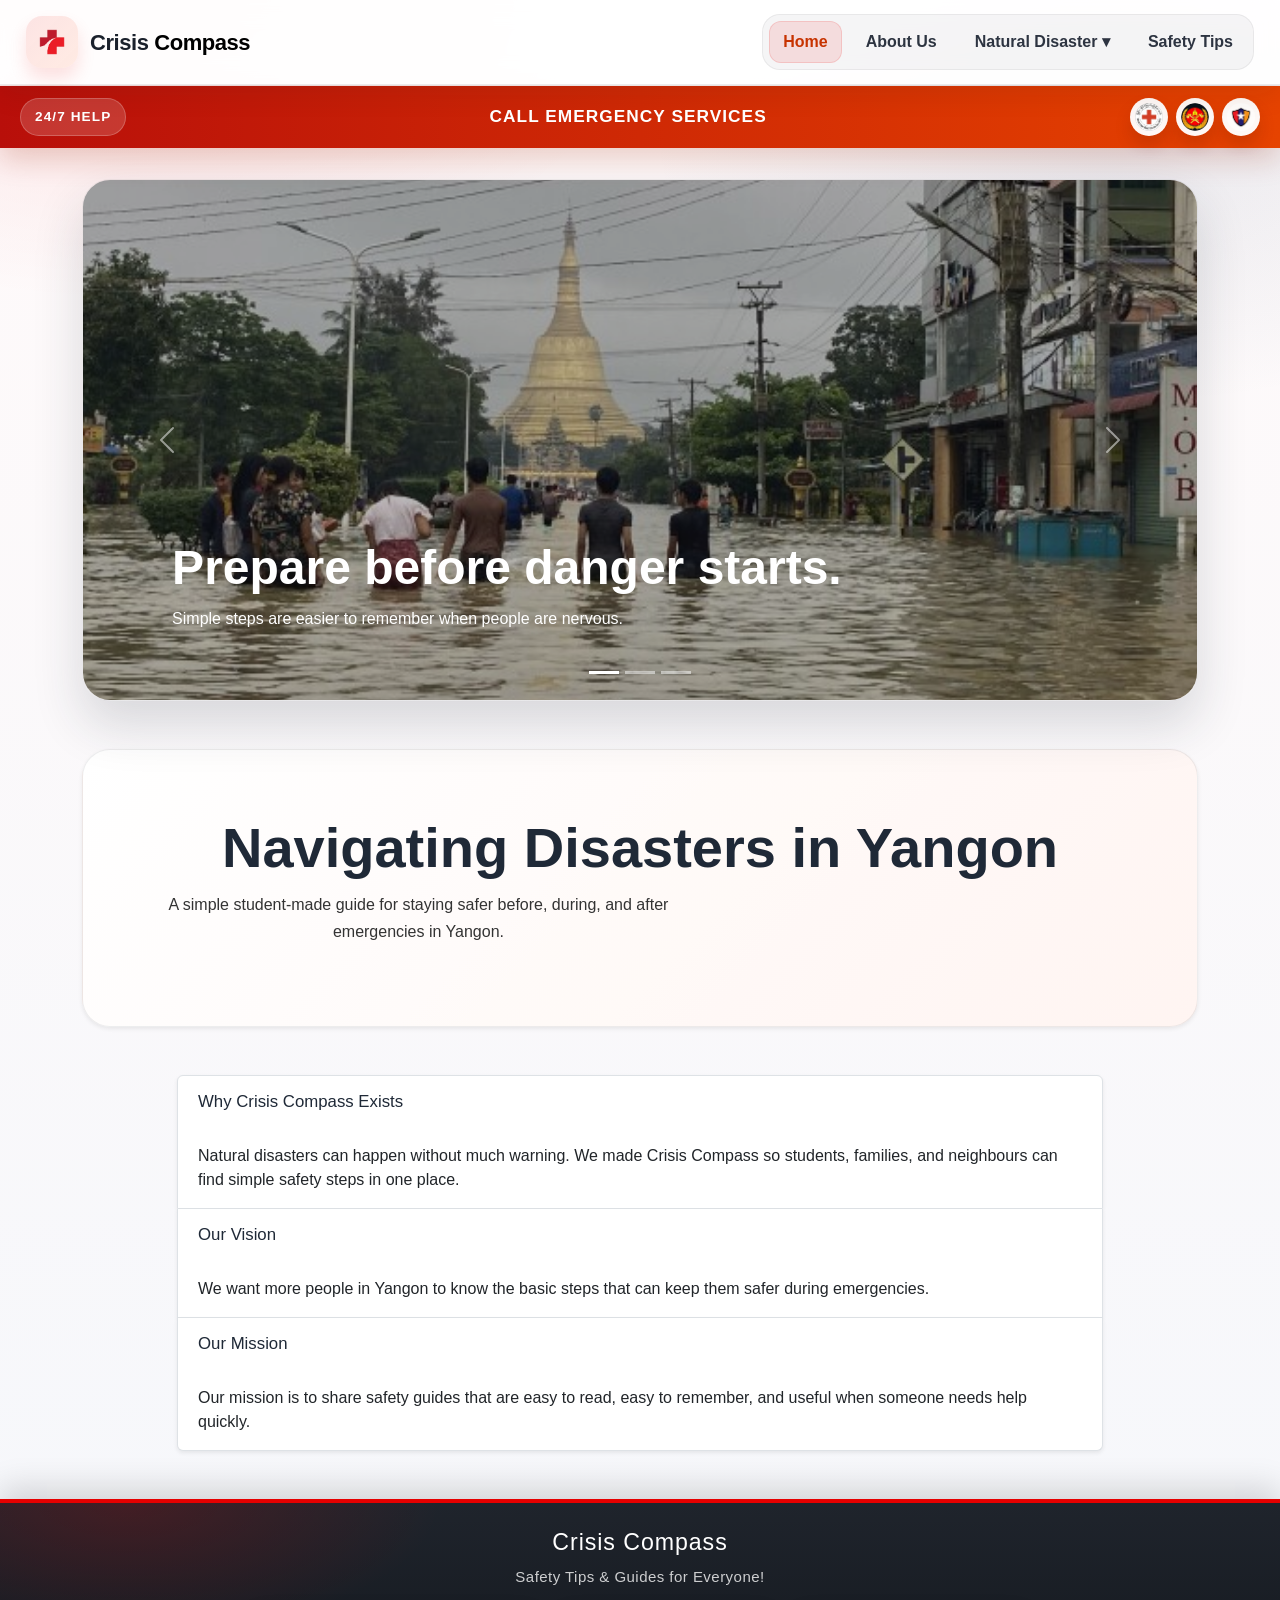
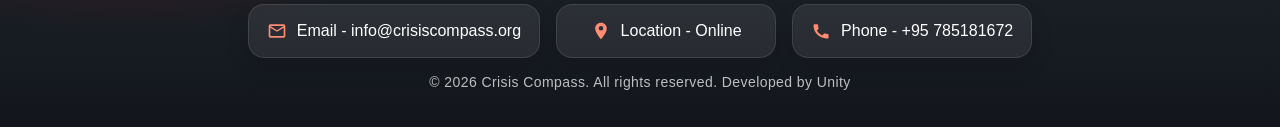
==== index.html @ 0e5c3dd0 "v1.0" ====
<!DOCTYPE html>
<html lang="en">
<head>
    <meta charset="UTF-8">
    <meta name="viewport" content="width=device-width, initial-scale=1.0">
    <title>Crisis Compass</title>
    <link rel="icon" type="image/png" href="media/Logo.png">
    <link rel="stylesheet" href="https://cdn.jsdelivr.net/npm/bootstrap@5.3.3/dist/css/bootstrap.min.css">
    <link rel="stylesheet" href="pages/shared.css">
</head>
<body class="home-page">
    <nav class="navbar">
        <div class="logo">
            <img class="logo-image" src="media/Logo.png" alt="Crisis Compass Logo">
            <span class="brand">Crisis <b>Compass</b></span>
        </div>

        <input type="checkbox" id="nav-toggle" class="nav-toggle">
        <label for="nav-toggle" class="nav-toggle-label" aria-label="Toggle navigation">
            <span></span>
            <span></span>
            <span></span>
        </label>

        <ul class="nav-links">
            <li><a class="active" href="index.html">Home</a></li>
            <li><a href="pages/aboutus.html">About Us</a></li>
            <li class="dropdown">
                <a href="#">Natural Disaster &#9662;</a>
                <ul class="dropdown-menu">
                    <li><a href="pages/Earthquake.html">Earthquake</a></li>
                    <li><a href="pages/Flood.html">Flood</a></li>
                    <li><a href="pages/Tornado.html">Tornado</a></li>
                    <li><a href="pages/Tsunami.html">Tsunami</a></li>
                    <li><a href="pages/fire-safety.html">Fire Safety</a></li>
                </ul>
            </li>
            <li><a href="pages/Safety_tips.html">Safety Tips</a></li>
        </ul>
    </nav>

    <a href="pages/emergency.html" class="emergency-bar">
        <span class="em-badge">24/7 Help</span>
        <span class="em-text">Call Emergency Services</span>
        <span class="em-logos">
            <img src="media/medicial.png" alt="Medical Support">
            <img src="media/fire.png" alt="Fire Force">
            <img src="media/police.png" alt="Police">
        </span>
    </a>

    <main class="home-main">
        <div class="container">
            <div id="homeSafetySlides" class="carousel slide home-carousel mb-5" data-bs-ride="carousel">
                <div class="carousel-indicators">
                    <button type="button" data-bs-target="#homeSafetySlides" data-bs-slide-to="0" class="active" aria-current="true" aria-label="Slide 1"></button>
                    <button type="button" data-bs-target="#homeSafetySlides" data-bs-slide-to="1" aria-label="Slide 2"></button>
                    <button type="button" data-bs-target="#homeSafetySlides" data-bs-slide-to="2" aria-label="Slide 3"></button>
                </div>
                <div class="carousel-inner">
                    <div class="carousel-item active">
                        <img src="media/flood.jpg" class="d-block w-100" alt="Fire safety preparation">
                        <div class="carousel-caption">
                            <h2>Prepare before danger starts.</h2>
                            <p>Simple steps are easier to remember when people are nervous.</p>
                        </div>
                    </div>
                    <div class="carousel-item">
                        <img src="media/fire_prevention.webp" class="d-block w-100" alt="Fire prevention safety">
                        <div class="carousel-caption">
                            <h2>Prevent risks at home.</h2>
                            <p>Small habits like checking heat, wires, exits, and supplies can prevent bigger problems.</p>
                        </div>
                    </div>
                    <div class="carousel-item">
                        <img src="media/first_aid_kit.png" class="d-block w-100" alt="Emergency kit supplies">
                        <div class="carousel-caption">
                            <h2>Keep emergency supplies ready.</h2>
                            <p>A small kit can really help when power, roads, or phones are not working.</p>
                        </div>
                    </div>
                </div>
                <button class="carousel-control-prev" type="button" data-bs-target="#homeSafetySlides" data-bs-slide="prev">
                    <span class="carousel-control-prev-icon" aria-hidden="true"></span>
                    <span class="visually-hidden">Previous</span>
                </button>
                <button class="carousel-control-next" type="button" data-bs-target="#homeSafetySlides" data-bs-slide="next">
                    <span class="carousel-control-next-icon" aria-hidden="true"></span>
                    <span class="visually-hidden">Next</span>
                </button>
            </div>

            <div class="hero-section text-center shadow-sm">
                <h1 class="display-4 fw-bold">Navigating Disasters in Yangon</h1>
                <p class="lead px-3">A simple student-made guide for staying safer before, during, and after emergencies in Yangon.</p>
            </div>

            <div class="row mt-5 justify-content-center">
                <div class="col-md-10">
                    <div class="accordion" id="homeAccordion">
                        <div class="accordion-item shadow-sm">
                            <div class="accordion-header"><h3 class="custom-btn">Why Crisis Compass Exists</h3></div>
                            <div class="accordion-body">
                                Natural disasters can happen without much warning. We made Crisis Compass so students, families, and neighbours can find simple safety steps in one place.
                            </div>
                        </div>

                        <div class="accordion-item shadow-sm">
                            <div class="accordion-header"><h3 class="custom-btn">Our Vision</h3></div>
                            <div class="accordion-body">
                                We want more people in Yangon to know the basic steps that can keep them safer during emergencies.
                            </div>
                        </div>

                        <div class="accordion-item shadow-sm">
                            <div class="accordion-header"><h3 class="custom-btn">Our Mission</h3></div>
                            <div class="accordion-body">
                                Our mission is to share safety guides that are easy to read, easy to remember, and useful when someone needs help quickly.
                            </div>
                        </div>
                    </div>
                </div>
            </div>
        </div>
    </main>

    <footer>
        <h3>Crisis Compass</h3>
        <p class="footer-lead">Safety Tips &amp; Guides for Everyone!</p>
        <ul>
            <li><a class="footer-link" href="mailto:info@crisiscompass.org"><span class="footer-icon"><svg viewBox="0 0 24 24"><path d="M20 4H4a2 2 0 0 0-2 2v12a2 2 0 0 0 2 2h16a2 2 0 0 0 2-2V6a2 2 0 0 0-2-2Zm0 2-8 5L4 6h16Zm0 12H4V8l8 5 8-5v10Z"></path></svg></span><span>Email - info@crisiscompass.org</span></a></li>
            <li><a class="footer-link" href="#"><span class="footer-icon"><svg viewBox="0 0 24 24"><path d="M12 2c-3.86 0-7 3.14-7 7 0 5.25 7 13 7 13s7-7.75 7-13c0-3.86-3.14-7-7-7Zm0 9.5A2.5 2.5 0 1 1 12 6a2.5 2.5 0 0 1 0 5.5Z"></path></svg></span><span>Location - Online</span></a></li>
            <li><a class="footer-link" href="tel:+95785181672"><span class="footer-icon"><svg viewBox="0 0 24 24"><path d="M6.62 10.79a15.05 15.05 0 0 0 6.59 6.59l2.2-2.2a1 1 0 0 1 1.02-.24c1.12.37 2.33.57 3.57.57a1 1 0 0 1 1 1V20a1 1 0 0 1-1 1C10.07 21 3 13.93 3 5a1 1 0 0 1 1-1h3.5a1 1 0 0 1 1 1c0 1.24.2 2.45.57 3.57a1 1 0 0 1-.24 1.02l-2.21 2.2Z"></path></svg></span><span>Phone - +95 785181672</span></a></li>
        </ul>
        <p>&copy; 2026 Crisis Compass. All rights reserved. Developed by Unity</p>
    </footer>

    <script src="https://cdn.jsdelivr.net/npm/bootstrap@5.3.3/dist/js/bootstrap.bundle.min.js"></script>
</body>
</html>
---- pages/shared.css ----
* {
    margin: 0;
    padding: 0;
    box-sizing: border-box;
    font-family: 'Segoe UI', sans-serif;
}

body {
    background: #f5f5f5;
}

@keyframes cc-fade-up {
    from {
        opacity: 0;
        transform: translateY(14px);
    }

    to {
        opacity: 1;
        transform: translateY(0);
    }
}

@keyframes cc-pop {
    from {
        opacity: 0;
        transform: scale(0.98);
    }

    to {
        opacity: 1;
        transform: scale(1);
    }
}

@keyframes cc-float {
    0% {
        transform: translate3d(0, 0, 0);
    }

    50% {
        transform: translate3d(0, -8px, 0);
    }

    100% {
        transform: translate3d(0, 0, 0);
    }
}

.navbar {
    display: flex;
    justify-content: space-between;
    align-items: center;
    padding: 14px 26px;
    background: rgba(255, 255, 255, 0.92);
    backdrop-filter: blur(12px);
    border-bottom: 1px solid rgba(18, 22, 28, 0.08);
    box-shadow: 0 10px 28px rgba(18, 22, 28, 0.08);
    position: sticky;
    top: 0;
    z-index: 1000;
}

.logo {
    display: flex;
    align-items: center;
    gap: 12px;
    font-size: 22px;
    font-weight: 600;
}

.logo-image {
    width: 52px;
    height: auto;
    display: block;
    padding: 6px;
    border-radius: 16px;
    background: linear-gradient(135deg, rgba(230, 0, 0, 0.1), rgba(255, 195, 171, 0.32));
    box-shadow: 0 10px 18px rgba(230, 0, 0, 0.12);
}

.logo .icon {
    color: red;
    font-size: 26px;
    margin-right: 8px;
}

.brand {
    white-space: nowrap;
    color: #1b212c;
    letter-spacing: -0.02em;
}

.brand b {
    color: black;
}

.nav-links {
    list-style: none;
    display: flex;
    gap: 10px;
    align-items: center;
    margin: 0;
    padding: 6px;
    border-radius: 18px;
    background: rgba(18, 22, 28, 0.04);
    border: 1px solid rgba(18, 22, 28, 0.06);
}

.nav-links li {
    position: relative;
}

.nav-links a {
    text-decoration: none;
    color: #2d3441;
    font-weight: 600;
    transition: 0.25s ease;
    display: inline-flex;
    align-items: center;
    justify-content: center;
    min-height: 42px;
    padding: 0 14px;
    border-radius: 12px;
}

.nav-links a:hover {
    color: #c73300;
    background: rgba(230, 0, 0, 0.08);
}

.nav-links a.active {
    color: #c73300;
    background: rgba(230, 0, 0, 0.1);
    box-shadow: inset 0 0 0 1px rgba(230, 0, 0, 0.12);
}

.nav-toggle {
    position: absolute;
    opacity: 0;
    pointer-events: none;
}

.nav-toggle-label {
    display: none;
    align-items: center;
    justify-content: center;
    width: 42px;
    height: 42px;
    cursor: pointer;
    border-radius: 14px;
    background: rgba(18, 22, 28, 0.05);
    border: 1px solid rgba(18, 22, 28, 0.08);
    margin-left: 12px;
}

.nav-toggle-label span {
    display: block;
    width: 24px;
    height: 2px;
    background: #2d3441;
    border-radius: 999px;
    transition: transform 0.25s ease, opacity 0.25s ease;
}

.nav-toggle-label span + span {
    margin-top: 6px;
}

.nav-toggle:checked + .nav-toggle-label span:nth-child(1) {
    transform: translateY(8px) rotate(45deg);
}

.nav-toggle:checked + .nav-toggle-label span:nth-child(2) {
    opacity: 0;
}

.nav-toggle:checked + .nav-toggle-label span:nth-child(3) {
    transform: translateY(-8px) rotate(-45deg);
}

.navbar,
.nav-links,
.dropdown {
    overflow: visible;
}

.dropdown {
    z-index: 1001;
}

.dropdown-menu {
    display: block !important;
    position: absolute;
    top: calc(100% + 12px);
    left: 0;
    background: rgba(255, 255, 255, 0.98);
    border-radius: 18px;
    padding: 8px;
    margin: 0;
    width: 210px;
    list-style: none;
    z-index: 1002;
    border: 1px solid rgba(18, 22, 28, 0.08);
    box-shadow: 0 18px 36px rgba(18, 22, 28, 0.14);
    opacity: 0;
    visibility: hidden;
    pointer-events: none;
    transform: translateY(10px);
    transition: 0.3s ease;
}

.dropdown:hover .dropdown-menu,
.dropdown:focus-within .dropdown-menu {
    opacity: 1;
    visibility: visible;
    pointer-events: auto;
    transform: translateY(0);
}

.dropdown > a {
    display: inline-flex;
    align-items: center;
    justify-content: center;
    gap: 6px;
    line-height: 1;
}

.dropdown-menu li {
    padding: 0;
}

.dropdown-menu li a {
    color: #222;
    display: block;
    justify-content: flex-start;
    min-height: 40px;
    padding: 0 12px;
    border-radius: 10px;
}

.dropdown-menu li a.active {
    color: red;
    font-weight: 700;
}

.dropdown-menu li:hover {
    background: transparent;
}

.emergency-bar {
    display: grid;
    grid-template-columns: auto 1fr auto;
    align-items: center;
    gap: 14px;
    background: linear-gradient(90deg, #b80f0a 0%, #e64300 100%);
    color: white;
    text-decoration: none;
    padding: 12px 20px;
    font-weight: 700;
    position: sticky;
    top: 86px;
    z-index: 990;
    box-shadow: 0 12px 28px rgba(153, 33, 0, 0.2);
}

.em-badge {
    display: inline-flex;
    align-items: center;
    justify-content: center;
    min-height: 38px;
    padding: 0 14px;
    border-radius: 999px;
    background: rgba(255, 255, 255, 0.16);
    border: 1px solid rgba(255, 255, 255, 0.22);
    font-size: 0.85rem;
    letter-spacing: 0.08em;
    text-transform: uppercase;
}

.em-text {
    font-size: 1.08rem;
    letter-spacing: 0.06em;
    text-transform: uppercase;
    text-align: center;
}

.em-logos {
    display: flex;
    align-items: center;
    gap: 8px;
}

.em-logos img {
    width: 38px;
    height: 38px;
    object-fit: contain;
    background: rgba(255, 255, 255, 0.96);
    border-radius: 50%;
    padding: 5px;
    box-shadow: 0 10px 16px rgba(92, 20, 0, 0.18);
}

.emergency-bar:hover {
    background: linear-gradient(90deg, #a20c08 0%, #cf3a00 100%);
    color: white;
}

.emergency-bar:active {
    background: linear-gradient(90deg, #8f0a06 0%, #bb3400 100%);
}

footer {
    background:
        radial-gradient(520px 220px at 10% 0%, rgba(230, 0, 0, 0.18), transparent 60%),
        linear-gradient(180deg, #1f242c 0%, #12161c 100%);
    color: white;
    text-align: center;
    padding: 26px 16px 18px;
    border-top: 4px solid #e60000;
    box-shadow: 0 -12px 30px rgba(0, 0, 0, 0.14);
}

footer h3 {
    margin-bottom: 8px;
    font-size: 1.45rem;
    letter-spacing: 0.04em;
}

.footer-lead {
    max-width: 640px;
    margin: 0 auto 14px;
    color: rgba(255, 255, 255, 0.78);
    line-height: 1.65;
    font-size: 0.94rem;
}

footer ul {
    list-style: none;
    display: flex;
    justify-content: center;
    gap: 16px;
    flex-wrap: wrap;
    max-width: 1100px;
    margin: 0 auto;
    padding: 0;
}

footer ul li a {
    color: white;
    text-decoration: none;
    transition: 0.25s ease;
}

footer ul li a:hover {
    color: white;
}

.footer-link {
    display: inline-flex;
    align-items: center;
    gap: 10px;
    padding: 14px 18px;
    border-radius: 16px;
    background: rgba(255, 255, 255, 0.08);
    border: 1px solid rgba(255, 255, 255, 0.1);
    box-shadow: 0 10px 22px rgba(0, 0, 0, 0.12);
    min-width: 220px;
    justify-content: center;
}

.footer-icon {
    width: 20px;
    height: 20px;
    display: inline-flex;
    align-items: center;
    justify-content: center;
    flex: 0 0 auto;
    color: #ff8c73;
}

.footer-icon svg {
    width: 100%;
    height: 100%;
    fill: currentColor;
}

.footer-link:hover {
    transform: translateY(-2px);
    background: rgba(230, 0, 0, 0.18);
    border-color: rgba(255, 140, 115, 0.45);
    box-shadow: 0 16px 30px rgba(0, 0, 0, 0.18);
}

footer p {
    margin-top: 14px;
    font-size: 14px;
    color: rgba(255, 255, 255, 0.72);
    letter-spacing: 0.03em;
}

footer p:hover {
    color: rgba(255, 255, 255, 0.9);
}

@media (max-width: 900px) {
    .nav-toggle-label {
        display: inline-flex;
    }

    .nav-links {
        display: none;
        flex-direction: column;
        width: 100%;
        gap: 8px;
        align-items: stretch;
        padding: 12px 14px;
        background: rgba(255, 255, 255, 0.96);
        border: 1px solid rgba(18, 22, 28, 0.08);
        border-radius: 18px;
        margin-top: 8px;
    }

    .nav-toggle:checked + .nav-toggle-label + .nav-links {
        display: flex;
    }

    .nav-links a {
        width: 100%;
        justify-content: flex-start;
        padding: 12px 14px;
    }

    .dropdown-menu {
        position: static;
        width: 100%;
        inset: auto;
        box-shadow: none;
        border: none;
        background: transparent;
        opacity: 1;
        visibility: visible;
        pointer-events: auto;
        transform: none;
        margin-top: 0;
    }

    .dropdown-menu li a {
        padding-left: 28px;
        border-radius: 10px;
    }

    .navbar {
        padding: 12px 16px;
        gap: 14px;
        flex-wrap: wrap;
        align-items: flex-start;
    }

    .emergency-bar {
        top: 128px;
        grid-template-columns: 1fr;
        justify-items: center;
        text-align: center;
        padding: 14px 16px;
    }

    .em-text {
        font-size: 0.98rem;
    }

    .em-badge {
        min-height: 34px;
        padding: 0 12px;
    }

    .footer-link {
        min-width: min(100%, 280px);
    }

    .footer-lead {
        font-size: 0.94rem;
    }

    .emergency-bar {
        top: 128px;
        grid-template-columns: 1fr;
        justify-items: center;
        text-align: center;
        padding: 14px 16px;
    }

    .em-text {
        font-size: 0.98rem;
    }

    .em-badge {
        min-height: 34px;
        padding: 0 12px;
    }

    .footer-link {
        min-width: min(100%, 280px);
    }

    .footer-lead {
        font-size: 0.94rem;
    }
}

/* HOME PAGE */
body.home-page {
    background:
        radial-gradient(900px 520px at 10% 0%, rgba(230, 0, 0, 0.10), transparent 58%),
        radial-gradient(820px 460px at 88% 8%, rgba(52, 83, 122, 0.10), transparent 58%),
        linear-gradient(180deg, #fffafa 0%, #f5f7fb 100%);
    color: #1f2937;
}

body.home-page .home-main {
    padding: 2rem 0 3rem;
}

body.home-page .hero-section {
    border-radius: 28px;
    padding: clamp(2rem, 5vw, 4rem) 1.5rem;
    background:
        linear-gradient(135deg, rgba(255, 255, 255, 0.94), rgba(255, 245, 242, 0.94)),
        linear-gradient(135deg, #ffffff, #fff1ec);
    border: 1px solid rgba(31, 41, 55, 0.08);
    box-shadow: 0 22px 48px rgba(31, 41, 55, 0.08);
}

body.home-page .home-carousel {
    overflow: hidden;
    border-radius: 28px;
    box-shadow: 0 24px 50px rgba(31, 41, 55, 0.16);
    border: 1px solid rgba(31, 41, 55, 0.08);
}

body.home-page .home-carousel .carousel-item {
    height: min(62vh, 520px);
    min-height: 320px;
    background: #1f2937;
}

body.home-page .home-carousel img {
    width: 100%;
    height: 100%;
    object-fit: cover;
    filter: brightness(0.72);
}

body.home-page .carousel-caption {
    text-align: left;
    left: 8%;
    right: 8%;
    bottom: 2rem;
}

body.home-page .carousel-caption h2 {
    font-weight: 800;
    font-size: clamp(1.8rem, 4vw, 3rem);
}

body.home-page .carousel-caption p {
    max-width: 58ch;
    line-height: 1.7;
}

body.home-page .custom-btn {
    margin: 0;
    padding: 1rem 1.25rem;
    font-size: 1.05rem;
    color: #1f2937;
}

/* EARTHQUAKE AND TORNADO INFORMATION PAGES */
body.info-page {
    background:
        radial-gradient(900px 520px at 10% 0%, rgba(230, 0, 0, 0.08), transparent 58%),
        linear-gradient(180deg, #f7f8fb 0%, #eef2f7 100%);
    color: #263238;
}

body.info-page .info-main {
    overflow: hidden;
}

body.info-page .simple-hero {
    background: linear-gradient(135deg, #25313d, #34495e);
    position: relative;
    overflow: hidden;
}

body.info-page .simple-hero::after {
    content: "";
    position: absolute;
    right: -80px;
    bottom: -120px;
    width: 320px;
    height: 320px;
    border-radius: 999px;
    background: radial-gradient(circle, rgba(255, 255, 255, 0.14), transparent 70%);
}

body.info-page .simple-hero .container {
    position: relative;
    z-index: 1;
}

body.info-page .simple-hero .card {
    border: none;
    border-radius: 18px;
    box-shadow: 0 20px 38px rgba(0, 0, 0, 0.16);
}

body.info-page main h2 {
    font-weight: 800;
}

body.info-page .card {
    border-radius: 16px;
    border-color: rgba(31, 41, 55, 0.08);
    box-shadow: 0 12px 24px rgba(31, 41, 55, 0.06);
}

body.info-page .nav-tabs .nav-link {
    color: #333;
    font-weight: 600;
}

body.info-page .nav-tabs .nav-link.active {
    color: #c73300;
    font-weight: 700;
}

body.info-page .table {
    background: white;
}

@media (max-width: 767.98px) {
    body.home-page .home-carousel .carousel-item {
        height: 420px;
    }

    body.home-page .carousel-caption {
        bottom: 1.2rem;
    }
}

/* SAFETY TIPS PAGE */
body.safety-page {
    background:
        radial-gradient(900px 520px at 8% 8%, rgba(230, 0, 0, 0.10), transparent 58%),
        radial-gradient(760px 420px at 92% 10%, rgba(18, 53, 91, 0.10), transparent 56%),
        linear-gradient(180deg, #fffafa 0%, #f4f7fb 48%, #edf1f6 100%);
    color: #222;
}

body.safety-page .safety-main {
    position: relative;
    overflow: clip;
}

body.safety-page .safety-section {
    max-width: 1180px;
    margin: 0 auto;
    padding: 70px 18px;
}

body.safety-page .section-title {
    text-align: center;
    margin-bottom: 42px;
}

body.safety-page .safety-kicker {
    display: inline-flex;
    align-items: center;
    gap: 8px;
    padding: 0.45rem 0.85rem;
    border-radius: 999px;
    background: rgba(255, 255, 255, 0.84);
    border: 1px solid rgba(230, 0, 0, 0.12);
    color: #b93810;
    font-size: 0.8rem;
    font-weight: 700;
    text-transform: uppercase;
    letter-spacing: 0.14em;
}

body.safety-page .section-title h1 {
    font-size: clamp(2.1rem, 5vw, 3.4rem);
    color: #12355b;
    margin: 16px 0 15px;
    font-weight: 800;
}

body.safety-page .section-title p {
    font-size: 1.05rem;
    color: #555;
    max-width: 760px;
    margin: auto;
    line-height: 1.75;
}

body.safety-page .safety-accordion {
    display: flex;
    flex-direction: column;
    gap: 20px;
}

body.safety-page .safety-accordion-item {
    background: white;
    border-radius: 20px;
    overflow: hidden;
    box-shadow: 0 12px 28px rgba(18, 53, 91, 0.09);
    transition: 0.3s;
    border: 1px solid rgba(18, 53, 91, 0.12);
}

body.safety-page .safety-accordion-item:hover {
    transform: translateY(-2px);
}

body.safety-page .safety-accordion-header {
    width: 100%;
    background: white;
    border: none;
    outline: none;
    padding: 25px;
    display: flex;
    justify-content: space-between;
    align-items: center;
    cursor: pointer;
    font-size: 1.2rem;
    font-weight: bold;
    color: #12355b;
    list-style: none;
    user-select: none;
}

body.safety-page .safety-accordion-header::-webkit-details-marker {
    display: none;
}

body.safety-page .safety-accordion-header::marker {
    content: "";
}

body.safety-page .accordion-icon {
    font-size: 1.5rem;
    transition: 0.3s;
}

body.safety-page .accordion-content {
    display: grid;
    grid-template-rows: 0fr;
    transition: grid-template-rows 0.35s ease;
    background: linear-gradient(180deg, #f9fbff 0%, #ffffff 100%);
}

body.safety-page .accordion-body {
    overflow: hidden;
    padding: 0 25px 25px;
}

body.safety-page .accordion-body h3 {
    margin-bottom: 10px;
    color: #0d2b4d;
}

body.safety-page .accordion-body ul {
    padding-left: 20px;
    line-height: 1.8;
    color: #444;
}

body.safety-page .safety-accordion-item[open] .accordion-content {
    grid-template-rows: 1fr;
}

body.safety-page .safety-accordion-item[open] .accordion-icon {
    transform: rotate(45deg);
}

body.safety-page .phase-cards {
    display: flex;
    gap: 16px;
    margin-top: 16px;
    flex-wrap: wrap;
}

body.safety-page .phase-card {
    flex: 1 1 260px;
    background: #ffffff;
    border-radius: 16px;
    padding: 18px 18px 16px;
    box-shadow: 0 10px 24px rgba(18, 53, 91, 0.10);
    border: 1px solid rgba(18, 53, 91, 0.12);
    position: relative;
    overflow: hidden;
}

body.safety-page .phase-card::before {
    content: "";
    position: absolute;
    inset: 0 0 auto 0;
    height: 6px;
    background: #12355b;
}

body.safety-page .phase-before::before {
    background: #3b82f6;
}

body.safety-page .phase-during::before {
    background: #f59e0b;
}

body.safety-page .phase-after::before {
    background: #22c55e;
}

body.safety-page .phase-card h3 {
    margin-top: 6px;
    font-size: 1.15rem;
}

@media (max-width: 768px) {
    body.safety-page .safety-section {
        padding: 50px 16px;
    }

    body.safety-page .safety-accordion-header {
        font-size: 1rem;
        padding: 20px;
    }
}


/* COMBINED PAGE STYLES */
/* ABOUT PAGE */
body.about-page {
    background: radial-gradient(900px 500px at 15% 10%, rgba(230, 0, 0, 0.10), transparent 55%),
        radial-gradient(900px 500px at 85% 0%, rgba(0, 0, 0, 0.10), transparent 60%),
        linear-gradient(180deg, #f6f7f9, #f3f4f6);
}

@media (prefers-reduced-motion: reduce) {
    body.about-page *,
    body.about-page *::before,
    body.about-page *::after {
        animation-duration: 0.001ms !important;
        animation-iteration-count: 1 !important;
        transition-duration: 0.001ms !important;
        scroll-behavior: auto !important;
    }
}

.page {
    max-width: 1100px;
    margin: 0 auto;
    padding: 34px 18px 64px;
    position: relative;
    isolation: isolate;
}

body.about-page .page::before {
    content: "";
    position: absolute;
    inset: -60px -30px auto -30px;
    height: 220px;
    background:
        radial-gradient(300px 220px at 18% 45%, rgba(230, 0, 0, 0.10), transparent 62%),
        radial-gradient(320px 240px at 85% 40%, rgba(0, 0, 0, 0.06), transparent 66%);
    filter: blur(14px);
    opacity: 0.65;
    z-index: -1;
    animation: cc-float 10s ease-in-out infinite;
}

body.about-page .about-v2 {
    display: grid;
    gap: 26px;
}

.section-kicker {
    display: inline-block;
    font-size: 12px;
    letter-spacing: 0.8px;
    text-transform: uppercase;
    color: rgba(17, 17, 17, 0.70);
    padding: 6px 10px;
    border-radius: 999px;
    border: 1px solid rgba(17, 17, 17, 0.10);
    background: rgba(17, 17, 17, 0.03);
    width: fit-content;
}

.about-hero {
    display: grid;
    grid-template-columns: 1.5fr 0.9fr;
    gap: 18px;
    background: #ffffff;
    border: 1px solid rgba(17, 17, 17, 0.10);
    border-radius: 16px;
    box-shadow: 0 10px 24px rgba(17, 17, 17, 0.06);
    padding: 26px 24px;
    margin-top: 18px;
    animation: cc-fade-up 700ms cubic-bezier(.2,.9,.2,1) both;
}

.about-hero__content {
    min-width: 0;
}

.about-hero h1 {
    font-size: 34px;
    letter-spacing: -0.5px;
    color: #111;
}

.about-hero__panel {
    align-self: stretch;
    border-radius: 14px;
    padding: 16px 16px 14px;
    background: #fafafa;
    border: 1px solid rgba(17, 17, 17, 0.08);
    animation: cc-pop 700ms cubic-bezier(.2,.9,.2,1) both;
    animation-delay: 90ms;
}

.about-hero__actions {
    display: flex;
    flex-wrap: wrap;
    gap: 10px;
    margin-top: 14px;
}

.panel-title {
    font-size: 12px;
    letter-spacing: 0.8px;
    text-transform: uppercase;
    color: rgba(17, 17, 17, 0.78);
}

.panel-list {
    list-style: none;
    margin-top: 10px;
    display: grid;
    gap: 10px;
    color: #222;
    font-size: 13px;
    line-height: 1.5;
}

.panel-dot {
    width: 10px;
    height: 10px;
    border-radius: 999px;
    background: #e60000;
    display: inline-block;
    margin-right: 10px;
    transform: translateY(1px);
}

.panel-list li {
    padding: 8px 10px;
    border-radius: 12px;
    transition: transform 180ms ease, background 180ms ease, box-shadow 180ms ease;
}

.panel-list li:hover {
    transform: translateX(2px);
    background: rgba(230, 0, 0, 0.05);
}

.lead {
    margin-top: 10px;
    font-size: 16px;
    line-height: 1.7;
    color: #333;
    max-width: 70ch;
}

.about-stats {
    display: grid;
    grid-template-columns: repeat(3, minmax(0, 1fr));
    gap: 12px;
    margin-top: 18px;
}

.stat,
.split-card,
.coverage-card,
.value-card,
.dev-card,
.faq-item,
.cta-card {
    background: #ffffff;
    border: 1px solid rgba(17, 17, 17, 0.10);
    box-shadow: 0 10px 22px rgba(17,17,17,0.06);
}

.stat {
    border-radius: 14px;
    padding: 14px;
    transition: transform 180ms ease, box-shadow 180ms ease, border-color 180ms ease;
    animation: cc-fade-up 650ms cubic-bezier(.2,.9,.2,1) both;
}

.stat:nth-child(1) { animation-delay: 120ms; }
.stat:nth-child(2) { animation-delay: 180ms; }
.stat:nth-child(3) { animation-delay: 240ms; }

.stat:hover {
    transform: translateY(-4px);
    box-shadow: 0 14px 26px rgba(17,17,17,0.08);
    border-color: rgba(230, 0, 0, 0.26);
}

.stat__value {
    font-weight: 800;
    color: #111;
    font-size: 16px;
}

.stat__label {
    margin-top: 4px;
    color: #444;
    font-size: 13px;
}

.team,
.about-section {
    margin-top: 26px;
}

.split,
.coverage-grid {
    display: grid;
    gap: 14px;
}

.split {
    grid-template-columns: repeat(2, minmax(0, 1fr));
}

.coverage-grid {
    grid-template-columns: repeat(3, minmax(0, 1fr));
}

.split-card,
.coverage-card,
.value-card {
    border-radius: 16px;
    padding: 16px;
    animation: cc-fade-up 650ms cubic-bezier(.2,.9,.2,1) both;
}

.split-card:nth-child(1) { animation-delay: 80ms; }
.split-card:nth-child(2) { animation-delay: 140ms; }
.coverage-card:nth-child(1) { animation-delay: 90ms; }
.coverage-card:nth-child(2) { animation-delay: 150ms; }
.coverage-card:nth-child(3) { animation-delay: 210ms; }
.value-card:nth-child(1) { animation-delay: 90ms; }
.value-card:nth-child(2) { animation-delay: 150ms; }
.value-card:nth-child(3) { animation-delay: 210ms; }
.value-card:nth-child(4) { animation-delay: 270ms; }

.split-title,
.coverage-title,
.value-title {
    font-size: 16px;
    color: #111;
}

.split-text,
.value-text {
    margin-top: 8px;
    font-size: 13px;
    line-height: 1.7;
    color: #333;
}

.split-text {
    font-size: 14px;
}

.checklist {
    list-style: none;
    margin-top: 10px;
    display: grid;
    gap: 10px;
    color: #333;
    font-size: 13px;
    line-height: 1.55;
}

.checklist li {
    padding-left: 18px;
    position: relative;
}

.checklist li::before {
    content: "";
    width: 10px;
    height: 10px;
    border-radius: 999px;
    background: rgba(230, 0, 0, 0.9);
    position: absolute;
    left: 0;
    top: 6px;
}

.values-grid {
    display: grid;
    grid-template-columns: repeat(4, minmax(0, 1fr));
    gap: 14px;
}

.section-head {
    display: flex;
    align-items: flex-end;
    justify-content: space-between;
    gap: 12px;
    margin-bottom: 14px;
}

.section-head h2 {
    font-size: 26px;
    color: #111;
    position: relative;
}

.section-head h2::after {
    content: "";
    display: block;
    height: 3px;
    width: 48px;
    margin-top: 8px;
    border-radius: 999px;
    background: #e60000;
}

.section-head p {
    color: #444;
    font-size: 14px;
}

.team-grid {
    display: grid;
    grid-template-columns: repeat(2, minmax(0, 1fr));
    gap: 18px;
}

.dev-card {
    --accent: #5b8def;
    --accent-soft: rgba(91, 141, 239, 0.18);
    --accent-deep: #3f73dd;
    background: linear-gradient(180deg, rgba(255,255,255,0.98), rgba(247, 250, 255, 0.95));
    border: 1px solid rgba(91, 141, 239, 0.18);
    border-radius: 22px;
    padding: 20px 18px 18px;
    box-shadow: 0 18px 38px rgba(17,17,17,0.1);
    transition: transform 0.18s ease, box-shadow 0.18s ease, border-color 0.18s ease;
    overflow: hidden;
    position: relative;
    text-align: center;
    animation: cc-fade-up 650ms cubic-bezier(.2,.9,.2,1) both;
}

.dev-card::before {
    content: "";
    position: absolute;
    inset: 0 0 auto 0;
    height: 108px;
    background: linear-gradient(135deg, var(--accent-soft), rgba(255, 255, 255, 0));
    pointer-events: none;
}

.dev-card::after {
    content: "";
    position: absolute;
    top: 18px;
    right: 20px;
    width: 54px;
    height: 54px;
    border-radius: 999px;
    background: radial-gradient(circle, rgba(255,255,255,0.55), transparent 70%);
    pointer-events: none;
}

.dev-card:nth-child(1) { animation-delay: 120ms; }
.dev-card:nth-child(2) { animation-delay: 180ms; }
.dev-card:nth-child(3) { animation-delay: 240ms; }
.dev-card:nth-child(4) { animation-delay: 300ms; }

.dev-card--two {
    --accent: MidnightBlue;
    --accent-soft: rgba(25, 25, 112, 0.18);
    --accent-deep: #00008b;
    background: linear-gradient(180deg, rgba(25, 25, 112, 0.08), rgba(248, 250, 255, 0.95));
    border-color: rgba(25, 25, 112, 0.18);
}

.dev-card--one {
    --accent: SkyBlue;
    --accent-soft: rgba(135, 206, 235, 0.32);
    --accent-deep: #2196f3;
    background: linear-gradient(180deg, rgba(135, 206, 235, 0.12), rgba(252, 249, 255, 0.96));
    border-color: rgba(135, 206, 235, 0.25);
}

.dev-card--three {
    --accent: #1abc9c;
    --accent-soft: rgba(26, 188, 156, 0.28);
    --accent-deep: #117a65;
    background: linear-gradient(180deg, rgba(26, 188, 156, 0.14), rgba(252, 255, 253, 0.96));
    border-color: rgba(26, 188, 156, 0.22);
}

.dev-card--four {
    --accent: #ff6fa3;
    --accent-soft: rgba(255, 111, 163, 0.26);
    --accent-deep: #c73471;
    background: linear-gradient(180deg, rgba(255, 111, 163, 0.14), rgba(255, 245, 250, 0.96));
    border-color: rgba(255, 111, 163, 0.22);
}

.dev-card:hover {
    transform: translateY(-4px);
    box-shadow: 0 22px 40px rgba(17,17,17,0.1);
    border-color: color-mix(in srgb, var(--accent) 45%, white);
}

.dev-avatar-wrap {
    position: relative;
    width: fit-content;
    margin: 6px auto 14px;
}

.avatar,
.dev-photo {
    width: 128px;
    height: 128px;
    border-radius: 999px;
    display: grid;
    place-items: center;
    font-weight: 800;
    color: #fff;
    background:
        radial-gradient(circle at 30% 25%, rgba(255,255,255,0.28), transparent 34%),
        linear-gradient(135deg, var(--accent), var(--accent-deep));
    letter-spacing: 0.5px;
    margin: 0;
    box-shadow: 0 18px 30px rgba(17,17,17,0.16);
    border: 4px solid rgba(255,255,255,0.96);
    transition: transform 180ms ease, filter 180ms ease;
    position: relative;
    z-index: 1;
}

.dev-photo {
    display: block;
    object-fit: cover;
    background: #ffffff;
}

.avatar {
    font-size: 1.8rem;
}

.dev-emoji-badge {
    position: absolute;
    right: -2px;
    bottom: 6px;
    width: 40px;
    height: 40px;
    border-radius: 999px;
    display: grid;
    place-items: center;
    font-size: 1.1rem;
    background: rgba(255,255,255,0.96);
    border: 3px solid white;
    box-shadow: 0 10px 18px rgba(17,17,17,0.16);
    z-index: 3;
}

.dev-status-dot {
    position: absolute;
    left: 8px;
    bottom: 10px;
    width: 18px;
    height: 18px;
    border-radius: 999px;
    background: #30c46c;
    border: 3px solid #ffffff;
    box-shadow: 0 8px 16px rgba(48, 196, 108, 0.24);
    z-index: 3;
}

.dev-card__presence {
    margin-top: 10px;
}

.dev-status-pill {
    display: inline-flex;
    align-items: center;
    justify-content: center;
    width: 34px;
    height: 34px;
    padding: 0;
    border-radius: 999px;
    background: rgba(48, 196, 108, 0.16);
    border: 1px solid rgba(48, 196, 108, 0.24);
    box-shadow: 0 8px 18px rgba(17,17,17,0.06);
}

.dev-status-pill__dot {
    width: 14px;
    height: 14px;
    border-radius: 999px;
    background: #30c46c;
    box-shadow: 0 0 0 4px rgba(48, 196, 108, 0.18);
}

.dev-status-pill__text {
    display: none;
}

[id*="-online-"] .dev-status-dot,
[id*="-online-"] .dev-status-pill__dot {
    background: #30c46c;
}

[id*="-online-"] .dev-status-dot {
    box-shadow: 0 8px 16px rgba(48, 196, 108, 0.24);
}

[id*="-online-"] .dev-status-pill__dot {
    box-shadow: 0 0 0 4px rgba(48, 196, 108, 0.14);
}

.dev-card:hover .avatar,
.dev-card:hover .dev-photo {
    transform: translateY(-2px) scale(1.03);
}

.dev-card:hover .avatar {
    filter: saturate(1.1);
}

.dev-card:hover .dev-photo {
    filter: saturate(1.05);
}

.dev-card__name {
    font-size: 1.15rem;
    color: #111;
    line-height: 1.2;
}

.dev-card__role {
    margin-top: 5px;
    font-size: 0.95rem;
    color: #555;
    letter-spacing: 0.03em;
    display: inline-flex;
    align-items: center;
    gap: 8px;
    justify-content: center;
}

.dev-card__role .bi {
    font-size: 1.05rem;
    color: var(--accent-deep);
    display: inline-block;
    line-height: 1;
}

.story-card {
    border-radius: 18px;
    padding: 20px 22px;
    background: linear-gradient(135deg, rgba(255, 255, 255, 0.96), rgba(249, 250, 252, 0.98));
    border: 1px solid rgba(17, 17, 17, 0.08);
    box-shadow: 0 14px 28px rgba(17, 17, 17, 0.06);
}

.story-card p {
    margin: 0;
    max-width: 72ch;
    font-size: 15px;
    line-height: 1.85;
    color: #333;
}

.faq-list {
    display: grid;
    gap: 12px;
}

.faq-item {
    border-radius: 16px;
    padding: 12px 14px;
    animation: cc-fade-up 650ms cubic-bezier(.2,.9,.2,1) both;
}

.faq-item summary {
    cursor: pointer;
    font-weight: 650;
    color: #111;
    list-style: none;
}

.faq-item summary::-webkit-details-marker { display: none; }

.faq-item summary::after {
    content: "+";
    float: right;
    color: rgba(17,17,17,0.6);
    font-weight: 800;
}

.faq-item[open] summary::after { content: "-"; }

.faq-item p {
    margin-top: 10px;
    color: #333;
    font-size: 13px;
    line-height: 1.65;
    max-width: 80ch;
}

.cta-card {
    border-radius: 16px;
    padding: 18px;
    box-shadow: 0 12px 26px rgba(17,17,17,0.07);
    animation: cc-fade-up 650ms cubic-bezier(.2,.9,.2,1) both;
}

.cta-title {
    font-size: 22px;
    color: #111;
}

.cta-text {
    margin-top: 8px;
    font-size: 14px;
    line-height: 1.7;
    color: #333;
    max-width: 80ch;
}

.cta-actions {
    display: flex;
    gap: 10px;
    flex-wrap: wrap;
    margin-top: 12px;
}

.cta-btn {
    display: inline-flex;
    align-items: center;
    justify-content: center;
    padding: 10px 14px;
    border-radius: 12px;
    background: #e60000;
    color: #fff;
    text-decoration: none;
    font-weight: 650;
    border: 1px solid rgba(230, 0, 0, 0.45);
    transition: transform 180ms ease, box-shadow 180ms ease, background 180ms ease;
}

.cta-btn:hover {
    transform: translateY(-2px);
    box-shadow: 0 12px 24px rgba(230, 0, 0, 0.18);
    background: #cc0000;
}

.cta-btn--ghost {
    background: transparent;
    color: #111;
    border-color: rgba(17, 17, 17, 0.14);
}

.cta-btn--ghost:hover {
    background: rgba(17, 17, 17, 0.04);
    box-shadow: none;
}

@media (max-width: 980px) {
    .about-hero,
    .split,
    .coverage-grid {
        grid-template-columns: 1fr;
    }

    .values-grid {
        grid-template-columns: repeat(2, minmax(0, 1fr));
    }
}

@media (max-width: 640px) {
    .about-stats {
        grid-template-columns: 1fr;
    }

    .section-head {
        flex-direction: column;
        align-items: flex-start;
    }

    .team-grid,
    .values-grid {
        grid-template-columns: 1fr;
    }

    .avatar,
    .dev-photo {
        width: 110px;
        height: 110px;
    }

    .dev-emoji-badge {
        width: 34px;
        height: 34px;
        font-size: 1rem;
    }
}

/* EMERGENCY PAGE */
:root {
    color-scheme: light;
}

body.em-page {
    background:
        radial-gradient(900px 520px at 8% 8%, rgba(214, 35, 0, 0.12), transparent 58%),
        radial-gradient(760px 420px at 92% 10%, rgba(24, 32, 54, 0.09), transparent 56%),
        linear-gradient(180deg, #fff8f5 0%, #f6f7fb 48%, #edf1f6 100%);
    color: #1a2236;
}

body.em-page .navbar,
body.em-page .nav-links,
body.em-page .dropdown {
    overflow: visible;
}

body.em-page .dropdown {
    z-index: 1001;
}

body.em-page .dropdown-menu {
    display: block !important;
    margin: 0;
    z-index: 1002;
    pointer-events: none;
}

body.em-page .dropdown:hover .dropdown-menu,
body.em-page .dropdown:focus-within .dropdown-menu {
    opacity: 1;
    visibility: visible;
    transform: translateY(0);
    pointer-events: auto;
}

body.em-page .dropdown > a {
    display: inline-block;
}

body.em-page .em-main {
    position: relative;
    overflow: clip;
}

body.em-page .em-main::before,
body.em-page .em-main::after {
    content: "";
    position: absolute;
    border-radius: 999px;
    pointer-events: none;
    opacity: 0.7;
    filter: blur(10px);
}

body.em-page .em-main::before {
    top: 90px;
    left: -100px;
    width: 260px;
    height: 260px;
    background: radial-gradient(circle, rgba(214, 35, 0, 0.12), transparent 72%);
    animation: em-float 12s ease-in-out infinite;
}

body.em-page .em-main::after {
    right: -100px;
    bottom: 60px;
    width: 300px;
    height: 300px;
    background: radial-gradient(circle, rgba(66, 110, 255, 0.1), transparent 72%);
    animation: em-float 15s ease-in-out infinite reverse;
}

@keyframes em-fade-up {
    from {
        opacity: 0;
        transform: translateY(20px);
    }

    to {
        opacity: 1;
        transform: translateY(0);
    }
}

@keyframes em-float {
    0% {
        transform: translate3d(0, 0, 0);
    }

    50% {
        transform: translate3d(0, -14px, 0);
    }

    100% {
        transform: translate3d(0, 0, 0);
    }
}

@media (prefers-reduced-motion: reduce) {
    body.em-page *,
    body.em-page *::before,
    body.em-page *::after {
        animation-duration: 0.001ms !important;
        animation-iteration-count: 1 !important;
        transition-duration: 0.001ms !important;
        scroll-behavior: auto !important;
    }
}

.em-kicker {
    display: inline-flex;
    align-items: center;
    gap: 8px;
    font-size: 0.78rem;
    font-weight: 700;
    letter-spacing: 0.16em;
    text-transform: uppercase;
    color: #ae3d1d;
}

.em-kicker::before {
    content: "";
    width: 28px;
    height: 1px;
    background: currentColor;
    opacity: 0.6;
}

body.em-page .em-hero,
body.em-page .em-numbers,
body.em-page .em-save-strip {
    animation: em-fade-up 760ms cubic-bezier(.2, .9, .2, 1) both;
}

body.em-page .em-numbers {
    animation-delay: 120ms;
}

body.em-page .em-save-strip {
    animation-delay: 240ms;
}

body.em-page .em-hero {
    background: linear-gradient(145deg, rgba(255, 255, 255, 0.96), rgba(255, 244, 240, 0.96));
    border: 1px solid rgba(26, 34, 54, 0.08);
    border-radius: 32px;
    padding: clamp(1.4rem, 3vw, 2.2rem);
    box-shadow: 0 28px 58px rgba(26, 34, 54, 0.08);
    position: relative;
    overflow: hidden;
}

body.em-page .em-hero::after {
    content: "";
    position: absolute;
    inset: auto -50px -70px auto;
    width: 240px;
    height: 240px;
    border-radius: 999px;
    background: radial-gradient(circle, rgba(214, 35, 0, 0.12), transparent 72%);
    pointer-events: none;
}

body.em-page .em-hero__copy {
    position: relative;
    z-index: 1;
}

body.em-page .em-hero h1 {
    margin: 0.8rem 0 0;
    font-size: clamp(2rem, 4vw, 3.35rem);
    line-height: 1.05;
    letter-spacing: -0.05em;
    color: #151d30;
}

body.em-page .em-lead {
    margin-top: 1rem;
    max-width: 56ch;
    font-size: 1rem;
    line-height: 1.8;
    color: rgba(26, 34, 54, 0.78);
}

body.em-page .em-chip-row {
    display: flex;
    flex-wrap: wrap;
    gap: 0.75rem;
    margin-top: 1.4rem;
    align-items: center;
}

body.em-page .em-chip {
    display: inline-flex;
    align-items: center;
    justify-content: center;
    padding: 0.72rem 1rem;
    border-radius: 999px;
    background: rgba(255, 255, 255, 0.88);
    border: 1px solid rgba(26, 34, 54, 0.08);
    box-shadow: 0 12px 26px rgba(26, 34, 54, 0.06);
    font-weight: 700;
    color: #293551;
    scroll-margin-top: 110px;
}

body.em-page .em-emergency-note {
    background: linear-gradient(135deg, #ffefe7 0%, #fff7f3 100%);
    border-color: rgba(255, 122, 70, 0.18);
    color: #c94b1f;
    letter-spacing: 0.12em;
}

body.em-page .em-note {
    margin-top: 1rem;
    font-size: 1rem;
    max-width: 54ch;
    line-height: 1.75;
    color: rgba(26, 34, 54, 0.8);
}

body.em-page .em-what-to-say {
    margin-top: 2rem;
}

body.em-page .em-what-list {
    background: rgba(255, 255, 255, 0.94);
    border: 1px solid rgba(26, 34, 54, 0.08);
    padding: 1.5rem 1.4rem;
    border-radius: 24px;
    box-shadow: 0 18px 34px rgba(26, 34, 54, 0.08);
    max-width: 100%;
}

body.em-page .em-what-list p {
    margin: 0;
    font-size: 1rem;
    line-height: 1.8;
    color: rgba(26, 34, 54, 0.82);
}

body.em-page .em-side-card {
    position: relative;
    z-index: 1;
    background: linear-gradient(180deg, #1b2437, #26314a);
    color: #fff;
    border-radius: 28px;
    padding: 1.4rem;
    box-shadow: 0 28px 48px rgba(26, 34, 54, 0.18);
}

body.em-page .em-side-card__label {
    margin: 0;
    font-size: 0.78rem;
    text-transform: uppercase;
    letter-spacing: 0.14em;
    color: rgba(255, 255, 255, 0.72);
}

body.em-page .em-side-card__list {
    display: grid;
    gap: 0.85rem;
    margin-top: 1rem;
}

body.em-page .em-side-card__item {
    display: flex;
    justify-content: space-between;
    align-items: center;
    gap: 1rem;
    padding: 1rem 1.05rem;
    border-radius: 18px;
    background: rgba(255, 255, 255, 0.08);
    border: 1px solid rgba(255, 255, 255, 0.08);
}

body.em-page .em-side-card__item span {
    font-weight: 600;
}

body.em-page .em-side-card__item strong {
    font-size: 1.5rem;
    letter-spacing: 0.04em;
}

body.em-page .em-section-head {
    margin-bottom: 1.4rem;
}

body.em-page .em-section-head h2,
body.em-page .em-save-strip h2 {
    margin: 0.7rem 0 0;
    font-size: clamp(1.6rem, 3vw, 2.3rem);
    color: #151d30;
}

body.em-page .em-save-now {
    display: inline-block;
    margin-right: 0.2rem;
    font-size: clamp(2rem, 5vw, 3.35rem);
    line-height: 0.9;
    font-weight: 900;
    letter-spacing: -0.05em;
    color: #d82600;
    text-shadow: 0 10px 24px rgba(216, 38, 0, 0.16);
    transform: translateY(2px);
}

body.em-page .em-number-card {
    display: flex;
    flex-direction: column;
    justify-content: space-between;
    min-height: 240px;
    padding: 1.6rem;
    border-radius: 28px;
    text-decoration: none;
    color: #fff;
    position: relative;
    overflow: hidden;
    box-shadow: 0 24px 42px rgba(26, 34, 54, 0.14);
    transition: transform 240ms ease, box-shadow 240ms ease;
}

body.em-page .em-number-card::after {
    content: "";
    position: absolute;
    top: -50px;
    right: -50px;
    width: 140px;
    height: 140px;
    border-radius: 999px;
    background: rgba(255, 255, 255, 0.16);
}

body.em-page .em-number-card__status {
    display: block;
    margin: 0.55rem 0 0.45rem;
    font-size: 0.98rem;
    line-height: 1.5;
    opacity: 0.9;
    color: rgba(255, 255, 255, 0.9);
}

body.em-page .em-number-card:hover {
    transform: translateY(-6px);
    box-shadow: 0 30px 50px rgba(26, 34, 54, 0.18);
}

body.em-page .em-number-card--police {
    background: linear-gradient(155deg, #1c2539, #30415f);
}

body.em-page .em-number-card--fire {
    background: linear-gradient(155deg, #d82600, #ff6a3d);
}

body.em-page .em-number-card--medical {
    background: linear-gradient(155deg, #106fc8, #4ea5ff);
}

body.em-page .em-number-card__type,
body.em-page .em-number-card__hint {
    position: relative;
    z-index: 1;
}

body.em-page .em-number-card__type {
    font-size: 0.85rem;
    font-weight: 700;
    text-transform: uppercase;
    letter-spacing: 0.14em;
    opacity: 0.86;
}

body.em-page .em-number-card__number {
    position: relative;
    z-index: 1;
    font-size: clamp(2.8rem, 6vw, 4.4rem);
    font-weight: 800;
    line-height: 1;
    letter-spacing: -0.05em;
}

body.em-page .em-number-card__hint {
    font-weight: 600;
    opacity: 0.86;
}

body.em-page .em-number-card__logo {
    position: relative;
    z-index: 1;
    width: 70px;
    height: 70px;
    margin-bottom: 1rem;
    padding: 0.5rem;
    border-radius: 18px;
    background: rgba(255, 255, 255, 0.14);
    object-fit: contain;
}

body.em-page .em-number-card__hint {
    font-weight: 700;
    opacity: 0.94;
}

body.em-page .em-save-strip {
    margin-top: 2rem;
    padding: 1.6rem 1.7rem;
    border-radius: 28px;
    background: rgba(255, 255, 255, 0.78);
    border: 1px solid rgba(26, 34, 54, 0.08);
    box-shadow: 0 18px 36px rgba(26, 34, 54, 0.08);
}

body.em-page .em-save-strip p:last-child {
    margin: 0.7rem 0 0;
    font-size: 1rem;
    color: rgba(26, 34, 54, 0.78);
}

@media (max-width: 991.98px) {
    body.em-page .em-hero h1 {
        max-width: 12ch;
    }
}

@media (max-width: 767.98px) {
    body.em-page .em-hero,
    body.em-page .em-save-strip {
        border-radius: 24px;
        padding: 1.15rem;
    }

    body.em-page .em-main::before,
    body.em-page .em-main::after {
        display: none;
    }

    body.em-page .em-number-card {
        min-height: 210px;
    }
}

/* FIRE SAFETY PAGE */
body.fire-page {
    background:
        radial-gradient(880px 540px at 8% 8%, rgba(255, 122, 26, 0.16), transparent 58%),
        radial-gradient(820px 440px at 92% 0%, rgba(124, 32, 32, 0.11), transparent 58%),
        linear-gradient(180deg, #fff7ef 0%, #fffaf7 34%, #f0f4f8 100%);
    color: #1f2937;
}

body.fire-page .fire-main {
    position: relative;
    overflow: clip;
}

body.fire-page .fire-main::before,
body.fire-page .fire-main::after {
    content: "";
    position: absolute;
    border-radius: 999px;
    pointer-events: none;
    filter: blur(10px);
    opacity: 0.72;
}

body.fire-page .fire-main::before {
    top: 80px;
    left: -110px;
    width: 260px;
    height: 260px;
    background: radial-gradient(circle, rgba(230, 67, 0, 0.15), transparent 72%);
    animation: cc-float 11s ease-in-out infinite;
}

body.fire-page .fire-main::after {
    right: -110px;
    bottom: 70px;
    width: 310px;
    height: 310px;
    background: radial-gradient(circle, rgba(255, 184, 61, 0.18), transparent 72%);
    animation: cc-float 14s ease-in-out infinite reverse;
}

body.fire-page .fire-kicker {
    display: inline-flex;
    align-items: center;
    gap: 8px;
    padding: 0.45rem 0.85rem;
    border-radius: 999px;
    background: rgba(255, 255, 255, 0.84);
    border: 1px solid rgba(185, 28, 28, 0.12);
    color: #b93810;
    font-size: 0.8rem;
    font-weight: 700;
    text-transform: uppercase;
    letter-spacing: 0.14em;
    box-shadow: 0 10px 22px rgba(31, 41, 55, 0.05);
}

body.fire-page .fire-kicker::before {
    content: "";
    width: 26px;
    height: 1px;
    background: currentColor;
    opacity: 0.7;
}

body.fire-page .fire-hero,
body.fire-page .fire-section,
body.fire-page .fire-cta {
    animation: cc-fade-up 720ms cubic-bezier(.2,.9,.2,1) both;
}

body.fire-page .fire-section {
    animation-delay: 120ms;
}

body.fire-page .fire-cta {
    animation-delay: 220ms;
}

body.fire-page .fire-hero {
    position: relative;
    overflow: hidden;
    border-radius: 34px;
    padding: clamp(1.6rem, 3vw, 2.7rem);
    background:
        linear-gradient(135deg, rgba(255, 255, 255, 0.98), rgba(255, 249, 244, 0.96)),
        linear-gradient(180deg, #ffffff, #fff4eb);
    border: 1px solid rgba(31, 41, 55, 0.06);
    box-shadow: 0 22px 48px rgba(31, 41, 55, 0.08);
}

body.fire-page .fire-hero::before {
    content: "";
    position: absolute;
    inset: 0 0 auto 0;
    height: 6px;
    background: linear-gradient(90deg, #ff7d34, #f3c144, #63c6ff);
}

body.fire-page .fire-hero::after {
    content: "";
    position: absolute;
    inset: auto -40px -60px auto;
    width: 260px;
    height: 260px;
    border-radius: 999px;
    background: radial-gradient(circle, rgba(255, 140, 56, 0.22), transparent 72%);
}

body.fire-page .fire-hero__copy,
body.fire-page .fire-hero__panel {
    position: relative;
    z-index: 1;
}

body.fire-page .fire-hero h1 {
    margin: 0.9rem 0 0;
    font-size: clamp(2rem, 4vw, 3.45rem);
    line-height: 1.05;
    letter-spacing: -0.05em;
    color: #171f2f;
}

body.fire-page .fire-lead {
    margin-top: 1rem;
    max-width: 58ch;
    font-size: 1.03rem;
    line-height: 1.85;
    color: rgba(31, 41, 55, 0.8);
}

body.fire-page .fire-chip-row {
    display: flex;
    flex-wrap: wrap;
    gap: 0.75rem;
    margin-top: 1.35rem;
}

body.fire-page .fire-chip {
    display: inline-flex;
    align-items: center;
    justify-content: center;
    padding: 0.78rem 1.05rem;
    border-radius: 999px;
    background: rgba(255, 255, 255, 0.92);
    border: 1px solid rgba(191, 54, 12, 0.12);
    box-shadow: 0 12px 24px rgba(31, 41, 55, 0.06);
    color: #273246;
    font-weight: 700;
}

body.fire-page .fire-focus-strip {
    margin-top: 1.3rem;
    display: grid;
    gap: 0.85rem;
}

body.fire-page .fire-focus-pill {
    display: inline-flex;
    align-items: center;
    justify-content: center;
    width: fit-content;
    padding: 0.85rem 1.2rem;
    border-radius: 999px;
    background: linear-gradient(135deg, #e64300, #ff8f3f);
    color: white;
    font-size: clamp(1rem, 2vw, 1.15rem);
    font-weight: 900;
    letter-spacing: 0.14em;
    box-shadow: 0 14px 28px rgba(230, 67, 0, 0.24);
}

body.fire-page .fire-focus-copy {
    max-width: 54ch;
    font-size: 1rem;
    line-height: 1.75;
    color: rgba(31, 41, 55, 0.8);
}

body.fire-page .fire-hero__panel {
    height: 100%;
    border-radius: 28px;
    padding: 1.45rem;
    background:
        linear-gradient(180deg, rgba(29, 39, 60, 0.98), rgba(48, 62, 90, 0.98)),
        linear-gradient(135deg, #1b2437, #314263);
    color: white;
    box-shadow: 0 20px 40px rgba(31, 41, 55, 0.16);
}

body.fire-page .fire-hero__bottom {
    margin-top: 0.35rem;
}

body.fire-page .fire-scene-card,
body.fire-page .fire-image-panel {
    height: 100%;
}

body.fire-page .fire-hero__panel h2 {
    font-size: 1.15rem;
    margin-bottom: 0.75rem;
}

body.fire-page .fire-hero__panel p {
    margin-bottom: 1rem;
    color: rgba(255, 255, 255, 0.8);
    line-height: 1.65;
}

body.fire-page .fire-hero__list {
    list-style: none;
    padding-left: 0;
    display: grid;
    gap: 0.85rem;
    margin: 0;
}

body.fire-page .fire-hero__list li {
    display: flex;
    justify-content: space-between;
    align-items: center;
    gap: 1rem;
    padding: 1rem;
    border-radius: 18px;
    background: rgba(255, 255, 255, 0.08);
    border: 1px solid rgba(255, 255, 255, 0.1);
}

body.fire-page .fire-hero__list span {
    font-weight: 600;
}

body.fire-page .fire-hero__list strong {
    font-size: 1.15rem;
    letter-spacing: 0.04em;
}

body.fire-page .fire-quick-card {
    height: 100%;
    border-radius: 18px;
    padding: 1rem 1rem 1rem 1.15rem;
    background: rgba(255, 255, 255, 0.72);
    border-left: 4px solid rgba(230, 67, 0, 0.75);
}

body.fire-page .fire-quick-card strong {
    display: block;
    font-size: 0.9rem;
    letter-spacing: 0.08em;
    text-transform: uppercase;
    color: #bf360c;
}

body.fire-page .fire-quick-card p {
    margin: 0.55rem 0 0;
    color: rgba(31, 41, 55, 0.78);
    line-height: 1.65;
}

body.fire-page .fire-image {
    min-height: auto;
    border-radius: 0;
    overflow: visible;
    border: 0;
    box-shadow: none;
    display: block;
    padding: 0;
    background: transparent;
}

body.fire-page .fire-image-note {
    margin: 0.85rem 0 0;
    color: rgba(31, 41, 55, 0.72);
    font-size: 0.95rem;
    line-height: 1.7;
}

body.fire-page .fire-image img {
    display: block;
    width: 100%;
    height: auto;
    object-fit: cover;
    border-radius: 18px;
}

body.fire-page .fire-section {
    margin-top: 2.35rem;
}

body.fire-page .fire-section-head {
    margin-bottom: 1.3rem;
}

body.fire-page .fire-section-head h2 {
    margin: 0.7rem 0 0;
    font-size: clamp(1.65rem, 3vw, 2.35rem);
    color: #171f2f;
}

body.fire-page .fire-section-head p {
    margin: 0.85rem 0 0;
    max-width: 64ch;
    color: rgba(31, 41, 55, 0.76);
    line-height: 1.75;
}

body.fire-page .fire-card,
body.fire-page .fire-checklist,
body.fire-page .fire-cta,
body.fire-page .fire-sdr-card {
    background: rgba(255, 255, 255, 0.9);
    border: 1px solid rgba(31, 41, 55, 0.07);
    box-shadow: 0 14px 28px rgba(31, 41, 55, 0.06);
}

body.fire-page .fire-card {
    height: 100%;
    border-radius: 22px;
    padding: 1.3rem 1.25rem;
    position: relative;
    overflow: hidden;
    transition: transform 180ms ease, box-shadow 180ms ease, border-color 180ms ease;
}

body.fire-page .fire-card:hover,
body.fire-page .fire-checklist:hover,
body.fire-page .fire-sdr-card:hover {
    transform: translateY(-4px);
    box-shadow: 0 18px 34px rgba(31, 41, 55, 0.1);
    border-color: rgba(230, 67, 0, 0.18);
}

body.fire-page .fire-card::after {
    content: none;
}

body.fire-page .fire-card--callout {
    background: linear-gradient(135deg, rgba(255, 244, 234, 0.98), rgba(255, 255, 255, 0.96));
    border-left: 4px solid #e64300;
}

body.fire-page .fire-card h3,
body.fire-page .fire-checklist h3 {
    position: relative;
    z-index: 1;
    font-size: 1.1rem;
    color: #171f2f;
}

body.fire-page .fire-card p,
body.fire-page .fire-checklist p {
    position: relative;
    z-index: 1;
    margin: 0.8rem 0 0;
    color: rgba(31, 41, 55, 0.78);
    line-height: 1.72;
}

body.fire-page .fire-icon {
    width: 56px;
    height: 56px;
    display: grid;
    place-items: center;
    margin-bottom: 1rem;
    border-radius: 20px;
    background: linear-gradient(145deg, #fff0e2, #ffd7b5);
    color: #bf360c;
    font-size: 1.4rem;
    font-weight: 800;
    position: relative;
    z-index: 1;
}

body.fire-page .fire-checklist {
    height: 100%;
    border-radius: 22px;
    padding: 1.3rem 1.25rem;
    transition: transform 180ms ease, box-shadow 180ms ease, border-color 180ms ease;
}

body.fire-page .fire-list {
    list-style: none;
    padding-left: 0;
    margin: 1rem 0 0;
    display: grid;
    gap: 0.85rem;
}

body.fire-page .fire-list li {
    position: relative;
    padding-left: 1.2rem;
    color: rgba(31, 41, 55, 0.8);
    line-height: 1.65;
}

body.fire-page .fire-list li::before {
    content: "";
    position: absolute;
    left: 0;
    top: 0.62rem;
    width: 8px;
    height: 8px;
    border-radius: 999px;
    background: #e64300;
}

body.fire-page .fire-alert-banner {
    margin-top: 0.5rem;
    border-radius: 28px;
    padding: 1.1rem 1.2rem;
    display: grid;
    gap: 0.85rem;
    background: linear-gradient(135deg, #1c2436, #33415e);
    box-shadow: 0 20px 42px rgba(31, 41, 55, 0.16);
}

body.fire-page .fire-alert-banner__badge {
    display: inline-flex;
    align-items: center;
    justify-content: center;
    width: fit-content;
    padding: 0.7rem 1rem;
    border-radius: 999px;
    background: linear-gradient(135deg, #ff7d34, #e64300);
    color: white;
    font-weight: 900;
    letter-spacing: 0.14em;
}

body.fire-page .fire-alert-banner__text {
    color: rgba(255, 255, 255, 0.92);
    font-size: clamp(1rem, 2vw, 1.15rem);
    line-height: 1.75;
}

body.fire-page .fire-sdr-card {
    height: 100%;
    border-radius: 22px;
    padding: 1.25rem;
    text-align: center;
    transition: transform 180ms ease, box-shadow 180ms ease, border-color 180ms ease;
}

body.fire-page .fire-sdr-card__letter {
    font-size: clamp(2.5rem, 6vw, 4rem);
    line-height: 1;
    font-weight: 900;
    color: #e64300;
    margin-bottom: 0.9rem;
}

body.fire-page .fire-sdr-card h3 {
    font-size: 1.15rem;
    color: #171f2f;
}

body.fire-page .fire-sdr-card p {
    margin: 0.7rem 0 0;
    color: rgba(31, 41, 55, 0.78);
    line-height: 1.7;
}

body.fire-page .fire-cta {
    margin-top: 2rem;
    border-radius: 26px;
    padding: 1.7rem;
    background: linear-gradient(135deg, rgba(255, 255, 255, 0.94), rgba(255, 245, 236, 0.96));
}

body.fire-page .fire-cta h2 {
    font-size: clamp(1.75rem, 3vw, 2.5rem);
    color: #171f2f;
}

body.fire-page .fire-cta p {
    margin: 0.85rem 0 0;
    max-width: 60ch;
    color: rgba(31, 41, 55, 0.78);
    line-height: 1.75;
}

body.fire-page .fire-cta__actions {
    display: flex;
    flex-wrap: wrap;
    gap: 0.85rem;
    margin-top: 1.2rem;
}

body.fire-page .fire-btn {
    display: inline-flex;
    align-items: center;
    justify-content: center;
    padding: 0.85rem 1.15rem;
    border-radius: 14px;
    text-decoration: none;
    font-weight: 700;
    transition: transform 180ms ease, box-shadow 180ms ease, background 180ms ease;
}

body.fire-page .fire-btn--primary {
    background: #e64300;
    color: white;
    border: 1px solid rgba(230, 67, 0, 0.42);
}

body.fire-page .fire-btn--primary:hover {
    transform: translateY(-2px);
    box-shadow: 0 14px 28px rgba(230, 67, 0, 0.2);
    background: #cb3a00;
}

body.fire-page .fire-btn--ghost {
    background: transparent;
    color: #171f2f;
    border: 1px solid rgba(31, 41, 55, 0.14);
}

body.fire-page .fire-btn--ghost:hover {
    background: rgba(31, 41, 55, 0.04);
}

@media (max-width: 767.98px) {
    body.fire-page .fire-main::before,
    body.fire-page .fire-main::after {
        display: none;
    }

    body.fire-page .fire-hero,
    body.fire-page .fire-card,
    body.fire-page .fire-checklist,
    body.fire-page .fire-cta,
    body.fire-page .fire-sdr-card {
        border-radius: 22px;
    }

    body.fire-page .fire-image {
        min-height: auto;
    }
}

/* RESPONSIVE POLISH FOR ALL PAGES */
img {
    max-width: 100%;
}

main {
    overflow-x: hidden;
}

.card,
.accordion-item,
.safety-accordion-item,
.fire-card,
.fire-checklist,
.dev-card,
.em-number-card {
    overflow-wrap: anywhere;
}

@media (min-width: 901px) and (max-width: 1180px) {
    .navbar {
        padding: 12px 18px;
    }

    .nav-links {
        gap: 6px;
    }

    .nav-links a {
        padding: 0 10px;
        font-size: 0.95rem;
    }

    .brand {
        font-size: 1.15rem;
    }
}

@media (max-width: 900px) {
    .navbar {
        position: sticky;
        top: 0;
    }

    .brand {
        font-size: 1.05rem;
    }

    .logo-image {
        width: 46px;
    }

    .emergency-bar {
        position: static;
    }

    .nav-toggle:checked + .nav-toggle-label + .nav-links {
        display: flex;
    }

    .dropdown-menu {
        padding: 4px 0;
    }
}

@media (max-width: 767.98px) {
    body.home-page .home-main,
    body.info-page .info-main,
    body.em-page .em-main,
    body.fire-page .fire-main {
        padding-top: 0;
    }

    .container {
        --bs-gutter-x: 1.25rem;
    }

    .display-4,
    body.home-page .hero-section h1,
    body.info-page .simple-hero h1,
    body.fire-page .fire-hero h1,
    body.em-page .em-hero h1,
    body.about-page .about-hero h1 {
        font-size: clamp(2rem, 11vw, 2.65rem);
        line-height: 1.08;
        letter-spacing: 0;
    }

    h2,
    body.fire-page .fire-section-head h2,
    body.em-page .em-section-head h2,
    body.safety-page .section-title h1 {
        font-size: clamp(1.55rem, 8vw, 2.15rem);
        line-height: 1.18;
    }

    .lead,
    body.fire-page .fire-lead,
    body.em-page .em-lead,
    body.home-page .carousel-caption p,
    body.safety-page .section-title p {
        font-size: 1rem;
        line-height: 1.65;
    }

    body.home-page .home-carousel {
        border-radius: 20px;
        margin-top: 1rem;
    }

    body.home-page .home-carousel .carousel-item {
        height: 360px;
        min-height: 360px;
    }

    body.home-page .carousel-caption {
        left: 1.2rem;
        right: 1.2rem;
        bottom: 1rem;
    }

    body.home-page .carousel-caption h2 {
        font-size: 1.7rem;
        line-height: 1.12;
    }

    body.home-page .hero-section,
    body.fire-page .fire-hero,
    body.em-page .em-hero,
    .about-hero,
    body.safety-page .safety-accordion-item {
        border-radius: 20px;
    }

    body.info-page .simple-hero .btn,
    .fire-btn,
    .cta-btn {
        width: 100%;
        margin-left: 0 !important;
    }

    body.info-page .nav-tabs {
        display: grid;
        grid-template-columns: repeat(2, minmax(0, 1fr));
        gap: 0.5rem;
        border-bottom: 0;
    }

    body.info-page .nav-tabs .nav-link {
        border: 1px solid rgba(31, 41, 55, 0.12);
        border-radius: 12px;
        text-align: center;
        min-height: 44px;
    }

    body.info-page .tab-content {
        border: 1px solid rgba(31, 41, 55, 0.12) !important;
        border-radius: 16px;
        margin-top: 0.75rem;
        padding: 1rem !important;
    }

    .table {
        font-size: 0.92rem;
    }

    .table th,
    .table td {
        padding: 0.65rem;
    }

    footer ul {
        display: grid;
        grid-template-columns: 1fr;
        gap: 10px;
    }

    .footer-link {
        width: 100%;
        min-width: 0;
        padding: 12px 14px;
    }

    body.safety-page .phase-cards,
    body.fire-page .fire-chip-row,
    .cta-actions,
    body.fire-page .fire-cta__actions {
        display: grid;
        grid-template-columns: 1fr;
    }

    body.safety-page .phase-card {
        flex-basis: auto;
    }
}

@media (max-width: 480px) {
    .navbar {
        padding: 10px 12px;
    }

    .logo {
        gap: 8px;
    }

    .brand {
        font-size: 0.98rem;
    }

    .logo-image {
        width: 42px;
        border-radius: 12px;
    }

    .emergency-bar {
        gap: 8px;
        padding: 10px 12px;
    }

    .em-text {
        font-size: 0.86rem;
        letter-spacing: 0.04em;
    }

    .em-logos img {
        width: 34px;
        height: 34px;
    }

    body.home-page .home-carousel .carousel-item {
        height: 330px;
        min-height: 330px;
    }

    body.home-page .carousel-caption h2 {
        font-size: 1.45rem;
    }

    body.home-page .carousel-caption p {
        font-size: 0.92rem;
    }

    body.safety-page .safety-section {
        padding: 38px 12px;
    }

    body.safety-page .safety-accordion-header {
        padding: 16px;
    }

    body.safety-page .accordion-body {
        padding: 0 16px 16px;
    }
}
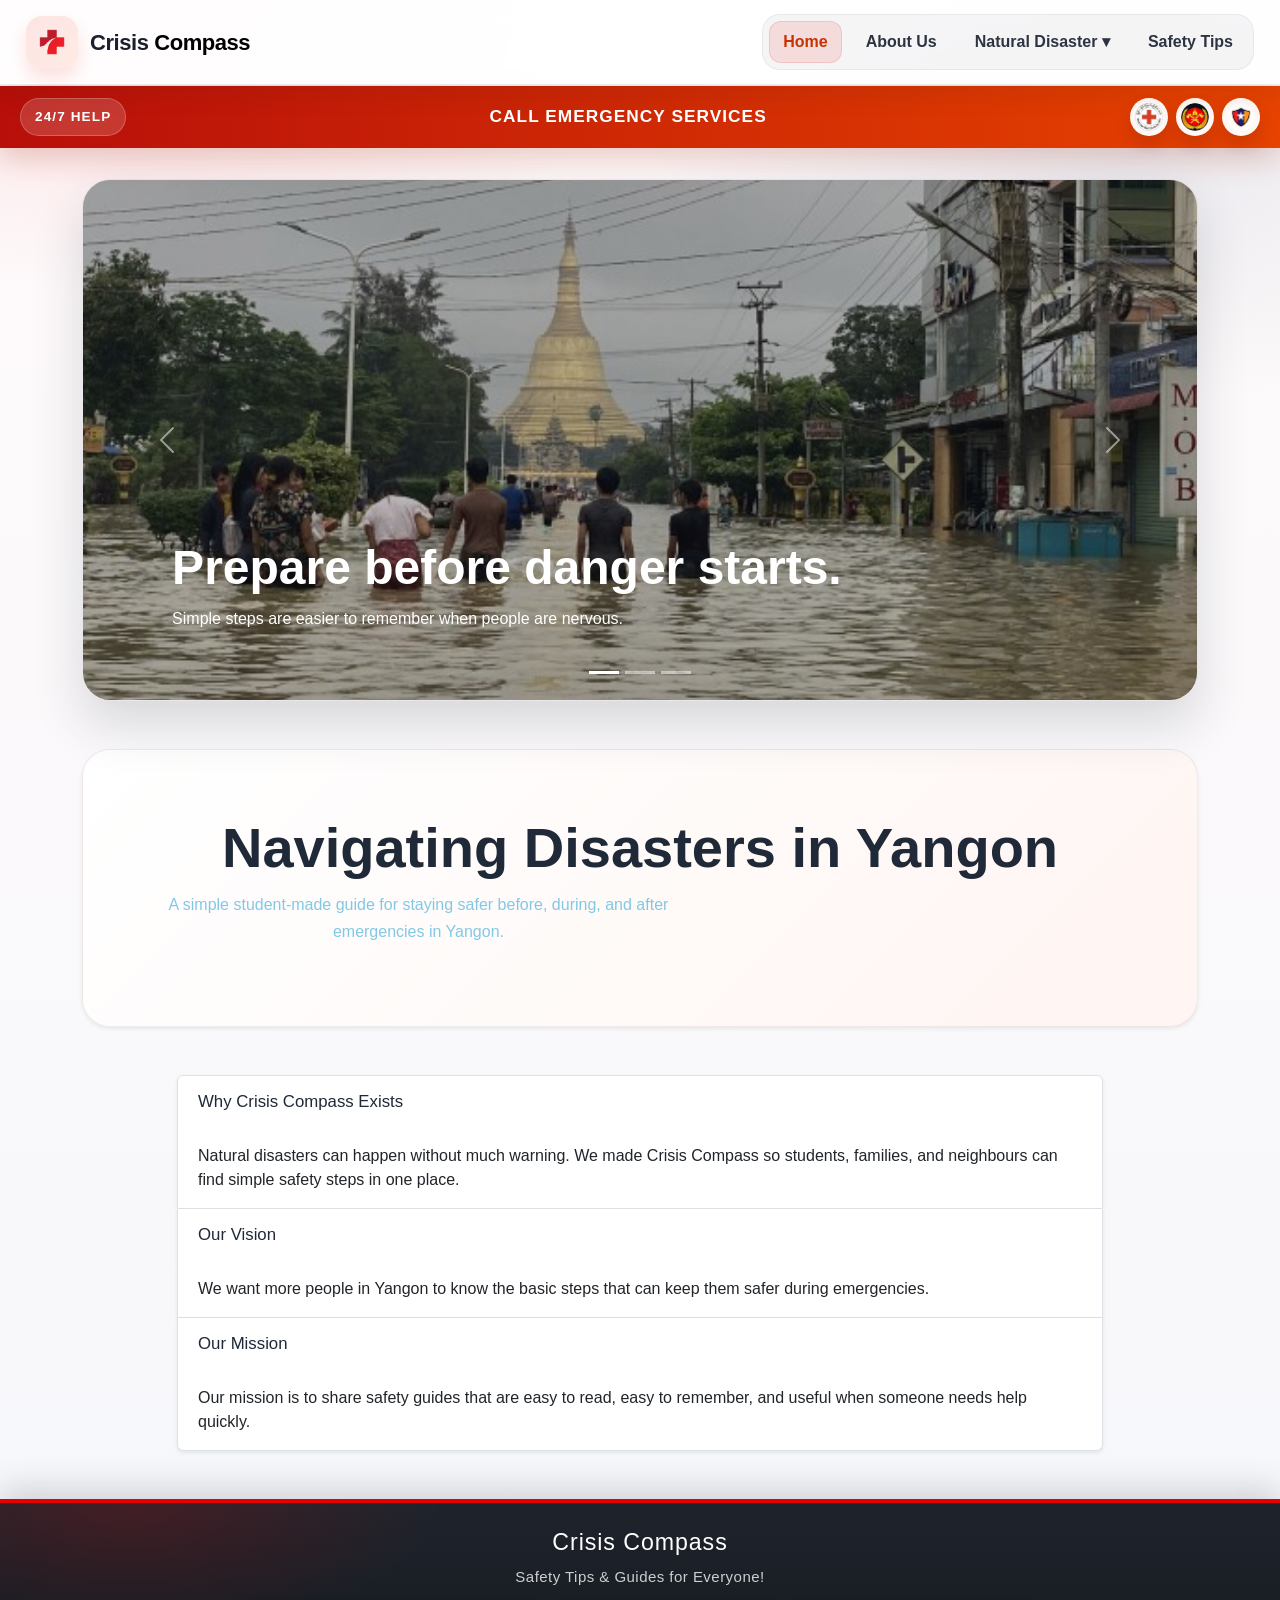
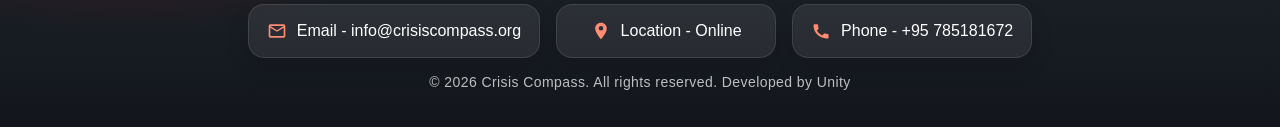
==== commit 43537815: "Fix HTML encoding issues in index.html" ====
--- a/index.html
+++ b/index.html
@@ -30,7 +30,7 @@
                 <ul class="dropdown-menu">
                     <li><a href="pages/Earthquake.html">Earthquake</a></li>
                     <li><a href="pages/Flood.html">Flood</a></li>
-                    <li><a href="pages/Tornado.html">Tornado</a></li>
+                    <li><a href="pages/Tornado.html">Cyclone</a></li>
                     <li><a href="pages/Tsunami.html">Tsunami</a></li>
                     <li><a href="pages/fire-safety.html">Fire Safety</a></li>
                 </ul>
@@ -137,4 +137,4 @@
 
     <script src="https://cdn.jsdelivr.net/npm/bootstrap@5.3.3/dist/js/bootstrap.bundle.min.js"></script>
 </body>
-</html>+</html>
--- a/pages/shared.css
+++ b/pages/shared.css
@@ -980,7 +980,7 @@
     margin-top: 10px;
     font-size: 16px;
     line-height: 1.7;
-    color: #333;
+    color: #82C8E5;
     max-width: 70ch;
 }
 
@@ -2772,4 +2772,4 @@
     body.safety-page .accordion-body {
         padding: 0 16px 16px;
     }
-}+}
